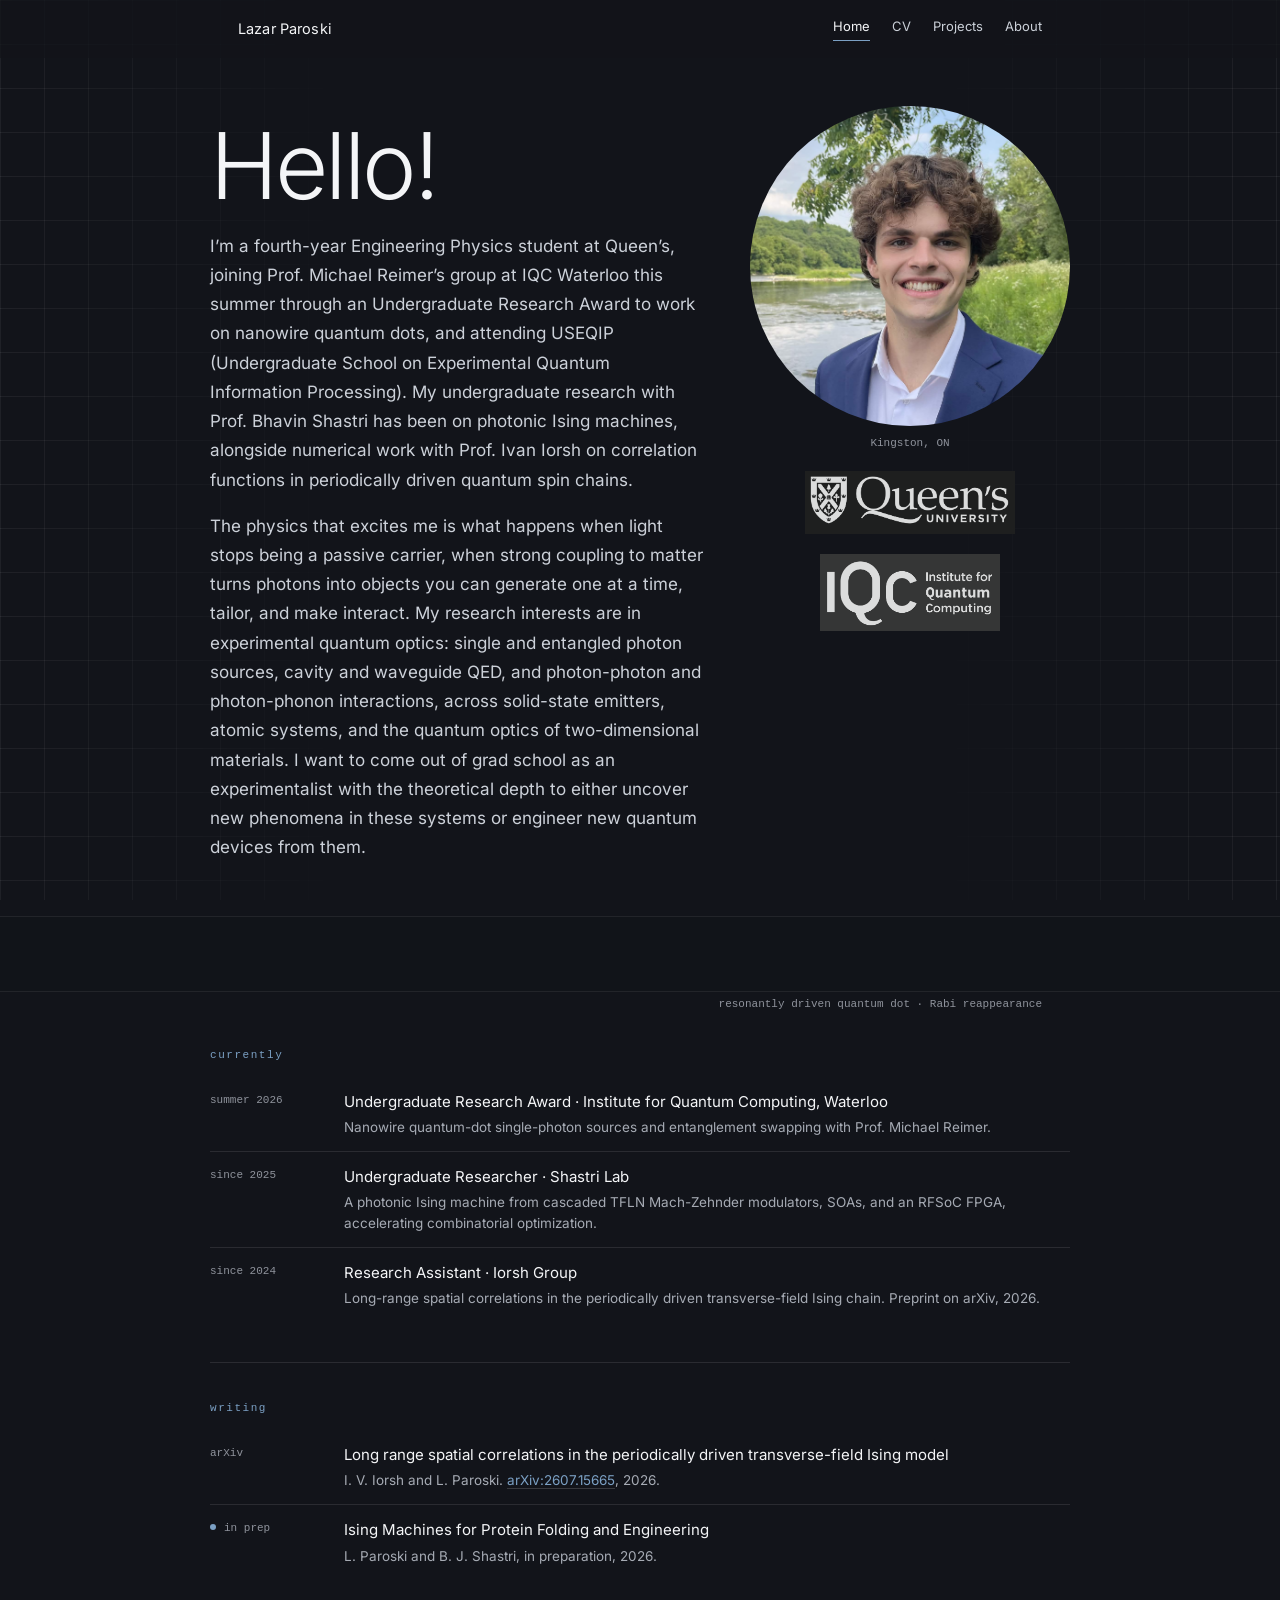
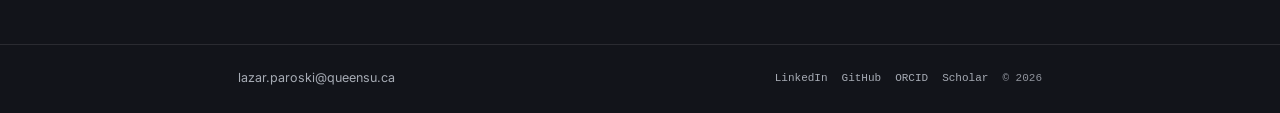
==== index.html @ 6989c842 "Portfolio site" ====
<!doctype html>
<html lang="en">
<head>
<meta charset="utf-8">
<meta name="viewport" content="width=device-width, initial-scale=1">
<meta name="theme-color" content="#12141a">
<title>Lazar Paroski</title>
<meta name="description" content="Lazar Paroski, Engineering Physics &amp; Computing at Queen's University. Photonic Ising machines, driven quantum systems, quantum photonics.">
<link rel="icon" href="assets/favicon.svg">
<script>document.documentElement.classList.add('js')</script>
<link rel="stylesheet" href="styles.css">
</head>
<body class="home">
<nav class="nav">
  <a class="nav__name" href="index.html">Lazar Paroski</a>
  <div class="nav__links">
    <a href="index.html" aria-current="page">Home</a>
    <a href="cv.html">CV</a>
    <a href="projects.html">Projects</a>
    <a href="about.html">About</a>
  </div>
</nav>

<header class="wrap hero">
  <div data-reveal>
    <h1 class="h1">Hello!</h1>
    <p class="lede">I&#8217;m a fourth-year Engineering Physics student at Queen&#8217;s, joining Prof. Michael Reimer&#8217;s group at IQC Waterloo this summer through an Undergraduate Research Award to work on nanowire quantum dots, and attending USEQIP (Undergraduate School on Experimental Quantum Information Processing). My undergraduate research with Prof. Bhavin Shastri has been on photonic Ising machines, alongside numerical work with Prof. Ivan Iorsh on correlation functions in periodically driven quantum spin chains.</p>
    <p class="lede">The physics that excites me is what happens when light stops being a passive carrier, when strong coupling to matter turns photons into objects you can generate one at a time, tailor, and make interact. My research interests are in experimental quantum optics: single and entangled photon sources, cavity and waveguide QED, and photon-photon and photon-phonon interactions, across solid-state emitters, atomic systems, and the quantum optics of two-dimensional materials. I want to come out of grad school as an experimentalist with the theoretical depth to either uncover new phenomena in these systems or engineer new quantum devices from them.</p>
  </div>
  <div data-reveal>
    <div class="hero__portrait" role="img" aria-label="Lazar Paroski"></div>
    <div class="hero__cap">Kingston, ON</div>
    <div class="affil">
      <img loading="lazy" decoding="async" src="assets/photos/Home_Media/queens_grey_logo.png" alt="Queen&#8217;s University">
      <img loading="lazy" decoding="async" src="assets/photos/Home_Media/IQC_logo_grey.png" alt="Institute for Quantum Computing">
    </div>
  </div>
</header>

<canvas id="rabi-strip" class="strip strip--hero" aria-hidden="true"></canvas>
<div class="strip__cap"><div class="wrap">resonantly driven quantum dot &#183; Rabi reappearance</div></div>

<section class="wrap section" data-reveal>
  <p class="label"><b>01</b>currently</p>
  <div class="row"><div class="row__date">summer 2026</div><div><div class="row__title">Undergraduate Research Award &#183; Institute for Quantum Computing, Waterloo</div><div class="row__desc">Nanowire quantum-dot single-photon sources and entanglement swapping with Prof. Michael Reimer.</div></div></div>
  <div class="row"><div class="row__date">since 2025</div><div><div class="row__title">Undergraduate Researcher &#183; Shastri Lab</div><div class="row__desc">A photonic Ising machine from cascaded TFLN Mach-Zehnder modulators, SOAs, and an RFSoC FPGA, accelerating combinatorial optimization.</div></div></div>
  <div class="row"><div class="row__date">since 2024</div><div><div class="row__title">Research Assistant &#183; Iorsh Group</div><div class="row__desc">Long-range spatial correlations in the periodically driven transverse-field Ising chain. Preprint on arXiv, 2026.</div></div></div>
</section>

<section class="wrap section" data-reveal>
  <p class="label"><b>02</b>writing</p>
  <div class="row"><div class="row__date">arXiv</div><div><div class="row__title">Long range spatial correlations in the periodically driven transverse-field Ising model</div><div class="row__desc">I. V. Iorsh and L. Paroski. <a href="https://arxiv.org/abs/2607.15665" target="_blank" rel="noopener">arXiv:2607.15665</a>, 2026.</div></div></div>
  <div class="row"><div class="row__date"><span class="dot"></span>in prep</div><div><div class="row__title">Ising Machines for Protein Folding and Engineering</div><div class="row__desc">L. Paroski and B. J. Shastri, in preparation, 2026.</div></div></div>
</section>

<footer class="footer">
  <a href="mailto:lazar.paroski@queensu.ca">lazar.paroski@queensu.ca</a>
  <div class="footer__right">
    <a href="https://www.linkedin.com/in/lazar-paroski/" target="_blank" rel="noopener">LinkedIn</a>
    <a href="https://github.com/Lazar-Paroski" target="_blank" rel="noopener">GitHub</a>
    <a href="https://orcid.org/0009-0006-1756-4058" target="_blank" rel="noopener">ORCID</a>
    <a href="https://scholar.google.com/citations?view_op=list_works&amp;hl=en&amp;user=npYN-DMAAAAJ" target="_blank" rel="noopener">Scholar</a>
    <canvas id="wavepacket-mark" aria-hidden="true"></canvas>
    <span class="footer__copy">&#169; 2026</span>
  </div>
</footer>

<script src="assets/rabi.js"></script>
<script src="assets/wavepacket.js"></script>
<script src="assets/reveal.js"></script>
</body>
</html>
---- styles.css ----
@font-face {
  font-family: "Inter";
  font-style: normal;
  font-weight: 100 900;
  font-display: swap;
  src: url("assets/inter-var.woff2") format("woff2");
}

:root {
  --bg: #12141a;
  --fg: #f4f5f7;
  --fg-2: #ccd1d9;
  --fg-3: #a6abb4;
  --fg-4: #8f939c;
  --accent: #7ba0c4;
  --accent-hi: #9ec2e8;
  --border: rgba(255, 255, 255, 0.10);
  --border-2: rgba(255, 255, 255, 0.16);
  --surface: rgba(255, 255, 255, 0.055);
  --photo: #1a1d23;
  --mono: ui-monospace, "SF Mono", "Cascadia Code", Menlo, monospace;
  --sans: "Inter", -apple-system, system-ui, "Segoe UI", Roboto, sans-serif;
  --wrap: 860px;
  --pad: 28px;
  --edge: max(var(--pad), calc((100% - var(--wrap)) / 2 + var(--pad)));
  --ease: cubic-bezier(0.16, 1, 0.3, 1);
}

* { box-sizing: border-box; }

.sr-only {
  position: absolute; width: 1px; height: 1px; padding: 0; margin: -1px;
  overflow: hidden; clip: rect(0, 0, 0, 0); white-space: nowrap; border: 0;
}

html { scroll-behavior: smooth; }
@media (prefers-reduced-motion: reduce) { html { scroll-behavior: auto; } }

@keyframes pagefade { from { opacity: 0; } to { opacity: 1; } }
body.home { animation: pagefade 0.55s var(--ease) both; }
@media (prefers-reduced-motion: reduce) { body.home { animation: none; } }

body {
  margin: 0;
  background: var(--bg);
  color: var(--fg);
  font-family: var(--sans);
  font-size: 15.5px;
  font-weight: 400;
  line-height: 1.62;
  -webkit-font-smoothing: antialiased;
  -moz-osx-font-smoothing: grayscale;
  font-optical-sizing: auto;
  text-rendering: optimizeLegibility;
}

a { color: inherit; text-decoration: none; }

a:focus-visible, button:focus-visible, .cta:focus-visible, .card:focus-visible, .footer canvas:focus-visible {
  outline: 2px solid var(--accent-hi); outline-offset: 2px; border-radius: 3px;
}

.wrap { max-width: var(--wrap); margin: 0 auto; padding: 0 var(--pad); }

@media (min-width: 920px) {
  body::before {
    content: ""; position: fixed; inset: 0; z-index: -1; pointer-events: none;
    background-image:
      linear-gradient(to right, rgba(255, 255, 255, 0.06) 1px, transparent 1px),
      linear-gradient(to bottom, rgba(255, 255, 255, 0.06) 1px, transparent 1px);
    background-size: 44px 44px;
    -webkit-mask-image: linear-gradient(to right, #000, transparent 28%, transparent 72%, #000);
    mask-image: linear-gradient(to right, #000, transparent 28%, transparent 72%, #000);
  }
}

.nav {
  position: sticky; top: 0; z-index: 10;
  display: flex; justify-content: space-between; align-items: center;
  padding: 16px var(--edge);
  background: rgba(18, 20, 26, 0.72);
  backdrop-filter: blur(12px);
  -webkit-backdrop-filter: blur(12px);
  border-bottom: 1px solid transparent;
  transition: border-color 0.3s ease, background-color 0.3s ease;
}
.nav.scrolled { border-bottom-color: var(--border); background: rgba(18, 20, 26, 0.86); }
.nav__name { font-size: 14.5px; letter-spacing: 0.01em; }
.nav__links { display: flex; gap: 22px; align-items: center; }
.nav__links a {
  font-size: 13px; color: var(--fg-2);
  padding-bottom: 3px; border-bottom: 1px solid transparent;
  transition: color 0.2s var(--ease), border-color 0.2s var(--ease);
}
.nav__links a:hover { color: var(--fg); }
.nav__links a[aria-current="page"] { color: var(--fg); border-bottom-color: var(--accent); }

.eyebrow { font: 11px/1 var(--mono); letter-spacing: 0.14em; color: var(--accent); }
.label {
  font: 11px/1 var(--mono); letter-spacing: 0.14em; color: var(--accent);
  margin: 0 0 16px;
}
.label b { display: none; }
.section { border-top: 1px solid var(--border); padding: 40px 0; }
.strip__cap + .section { border-top: 0; }
main > .section:first-of-type { border-top: 0; }
.row:last-child, .rail .row:last-child, .pub:last-child, .skill:last-child, .plink:last-child { border-bottom: 0; }

.h1 {
  font-size: clamp(52px, 11vw, 92px); font-weight: 200;
  line-height: 1.05; letter-spacing: -0.015em; margin: 12px 0 14px;
}
.lede {
  color: var(--fg-2); font-size: 17px; line-height: 1.72;
  max-width: 560px;
}
.lede + .lede { margin-top: 14px; }

.contact { font: 11.5px/1.8 var(--mono); color: var(--fg-3); margin-top: 16px; }
.contact a { border-bottom: 1px solid var(--border-2); transition: color 0.2s var(--ease), border-color 0.2s var(--ease); }
.contact a:hover { color: var(--fg); border-bottom-color: var(--fg-3); }

.hero { display: grid; grid-template-columns: 1fr 320px; gap: 44px; padding: 48px 0 36px; align-items: start; }
.hero__portrait {
  border-radius: 50%; aspect-ratio: 1 / 1; width: 100%; display: block;
  background: var(--photo) url("assets/photos/headshot_good.jpg") 50% 30% / 155% no-repeat;
}
.hero__cap { font: 11px/1 var(--mono); color: var(--fg-4); margin-top: 12px; text-align: center; }
.affil { display: flex; flex-direction: column; align-items: center; gap: 20px; margin-top: 22px; }
.affil img { width: 100%; max-width: 210px; height: auto; display: block; opacity: 0.85; }
.affil img:last-child { max-width: 180px; }

.strip {
  display: block; width: 100%; background: var(--bg); margin-top: 28px;
  border-top: 1px solid var(--border); border-bottom: 1px solid var(--border);
  opacity: 0.7;
}
.hero + .strip { margin-top: 0; }
.strip--hero { height: 76px; }
.strip--tall { height: 120px; }
.strip__cap { font: 11px/1 var(--mono); color: var(--fg-4); padding-top: 7px; }
.strip__cap .wrap { padding: 0 var(--pad); text-align: right; }

.row {
  display: grid; grid-template-columns: 116px 1fr; gap: 18px;
  padding: 13px 0; border-bottom: 1px solid var(--border);
}
.row__date { font: 11px/1.5 var(--mono); color: var(--fg-4); padding-top: 2px; }
.row__title { color: var(--fg); font-size: 15px; }
.row__desc { color: var(--fg-3); font-size: 13.5px; line-height: 1.55; margin-top: 3px; font-weight: 300; }
.row__desc a { color: var(--accent); border-bottom: 1px solid var(--border-2); transition: color 0.2s var(--ease), border-color 0.2s var(--ease); }
.row__desc a:hover { color: var(--accent-hi); border-bottom-color: var(--accent); }

.bullets { margin: 7px 0 0; padding-left: 15px; color: var(--fg-3); font-size: 13px; line-height: 1.6; font-weight: 300; }
.bullets li { margin: 2px 0; }

.dot {
  display: inline-block; width: 6px; height: 6px; border-radius: 50%;
  background: var(--accent); margin-right: 8px; vertical-align: 1px;
  animation: breathe 2.6s ease-in-out infinite;
}
@keyframes breathe { 0%, 100% { opacity: 0.3; } 50% { opacity: 1; } }
@media (prefers-reduced-motion: reduce) { .dot { animation: none; opacity: 0.7; } }

.plink {
  display: flex; justify-content: space-between; align-items: center;
  padding: 12px 0; border-bottom: 1px solid var(--border);
  font-size: 14.5px; transition: color 0.2s var(--ease);
}
.plink:hover { color: var(--accent-hi); }
.plink span { color: var(--fg-4); font: 11px/1 var(--mono); display: inline-block; transition: color 0.2s var(--ease), transform 0.2s var(--ease); }
.plink:hover span { color: var(--accent-hi); transform: translateX(3px); }
.plink:hover { border-bottom-color: var(--border-2); }
.hero .lede + .lede { color: var(--fg-2); }

.phead { display: flex; justify-content: space-between; align-items: baseline; gap: 8px; padding-top: 44px; }
.ptitle { font-size: clamp(40px, 6.5vw, 60px); font-weight: 300; letter-spacing: -0.025em; line-height: 1.05; color: var(--fg); margin: 0; }
.meta { font: 11px/1 var(--mono); color: var(--fg-4); }
.quote { color: var(--fg); font-size: 22px; max-width: 620px; line-height: 1.45; margin: 24px 0 6px; }
.quote i { color: var(--accent-hi); font-style: normal; font-size: 12.5px; letter-spacing: 0.04em; display: block; margin-top: 9px; }
.intro { color: var(--fg-2); font-size: 14.5px; line-height: 1.72; max-width: 560px; margin: 14px 0 2px; }
.filter { font: 11.5px/1 var(--mono); color: var(--fg-4); margin: 18px 0 4px; }
.filter b { color: var(--accent); font-weight: 400; }

.featured { display: grid; grid-template-columns: 1fr 1fr; gap: 14px; margin: 26px 0 14px; }
.card {
  background: var(--surface); border: 1px solid var(--border); border-radius: 6px; padding: 18px;
  display: flex; flex-direction: column;
  transition: border-color 0.2s var(--ease), transform 0.2s var(--ease), background-color 0.2s var(--ease);
}
a.card:hover { border-color: var(--border-2); transform: translateY(-2px); background-color: rgba(255, 255, 255, 0.05); }
a.card:hover .card__title { color: var(--accent-hi); }
.card__ix { font: 11.5px/1 var(--mono); color: var(--fg-4); letter-spacing: 0.04em; }
.card__title { font-size: 18px; font-weight: 300; margin: 8px 0 6px; transition: color 0.2s var(--ease); }
.card__body { color: var(--fg-3); font-size: 14.5px; line-height: 1.62; font-weight: 300; }
.card__links { font: 11px/1 var(--mono); color: var(--accent); margin-top: auto; padding-top: 12px; }
.doc {
  display: inline-block; align-self: flex-start; margin-top: 14px;
  font: 11.5px/1 var(--mono); color: var(--fg-2);
  border: 1px solid var(--border-2); border-radius: 999px; padding: 8px 14px;
  transition: border-color 0.2s var(--ease), color 0.2s var(--ease);
}
.doc:hover { border-color: var(--accent); color: var(--accent-hi); }
.card .doc { margin-top: auto; }
.doc--soon { color: var(--fg-3); border-color: var(--border); cursor: default; }
.doc--soon:hover { color: var(--fg-3); border-color: var(--border); }
.docs { display: flex; flex-wrap: wrap; gap: 8px; margin-top: auto; }
.docs .doc { margin-top: 0; }

.grid { display: grid; grid-template-columns: repeat(3, 1fr); gap: 14px; margin: 14px 0 24px; }
.grid .card__title { font-size: 16px; margin: 7px 0 6px; }
.grid .card__body { font-size: 14px; }
.grid-label { font: 11px/1 var(--mono); letter-spacing: 0.14em; color: var(--accent); margin: 28px 0 2px; }
.more { font: 11px/1.6 var(--mono); color: var(--fg-4); padding: 16px 0 32px; }

.detail { padding: 40px 0 6px; }
.back { display: inline-block; font: 11px/1 var(--mono); color: var(--fg-4); letter-spacing: 0.06em; margin-bottom: 22px; transition: color 0.2s var(--ease); }
.back:hover { color: var(--fg-2); }
.detail__meta { font: 11px/1 var(--mono); color: var(--accent); letter-spacing: 0.12em; }
.detail__title { font-size: clamp(28px, 5.4vw, 42px); font-weight: 200; letter-spacing: -0.015em; line-height: 1.1; margin: 12px 0 18px; }
.detail__body { color: var(--fg-2); font-size: 14.5px; line-height: 1.72; max-width: 580px; margin: 0 0 14px; }
.detail__body:last-child { margin-bottom: 0; }
.res { display: flex; flex-wrap: wrap; gap: 10px; margin-top: 4px; }
.res a {
  font: 11.5px/1 var(--mono); color: var(--fg-2);
  border: 1px solid var(--border-2); border-radius: 999px; padding: 9px 15px;
  transition: border-color 0.2s var(--ease), color 0.2s var(--ease);
}
.res a:hover { border-color: var(--accent); color: var(--accent-hi); }
.res-soon {
  font: 11.5px/1 var(--mono); color: var(--fg-3);
  border: 1px solid var(--border); border-radius: 999px; padding: 9px 15px;
  cursor: default;
}

.epigraph { font-size: 23px; color: var(--fg); line-height: 1.45; max-width: 620px; padding: 24px 0 8px; }
.bio-cols { display: grid; grid-template-columns: 1fr 1fr; gap: 30px; color: var(--fg-2); font-size: 14px; line-height: 1.75; font-weight: 300; padding: 18px 0 10px; }
.bio-cols p { margin: 0 0 14px; }
.bio-cols p:last-child { margin-bottom: 0; }
.bio { max-width: 600px; color: var(--fg-2); font-size: 15.5px; line-height: 1.7; padding: 18px 0 6px; }
.bio p { margin: 0 0 16px; }
.bio p:last-child { margin-bottom: 0; }
.facts { font: 11.5px/1 var(--mono); color: var(--fg-4); padding: 6px 0 36px; }

.gallery { padding: 24px 0 48px; }
.grow { display: grid; grid-template-columns: 2fr 1fr; gap: 12px; margin-bottom: 12px; align-items: center; }
.grow.right { grid-template-columns: 1fr 2fr; }
.grow > .g { width: 100%; height: auto; display: block; border-radius: 5px; background: var(--photo); }
.gside { display: flex; flex-direction: column; justify-content: center; gap: 12px; min-height: 0; }
.gside > .cell { position: relative; width: 100%; border-radius: 5px; overflow: hidden; background: var(--photo); }
.gside > .cell > img { display: block; width: 100%; height: 100%; object-fit: cover; }
.cell--wide  { aspect-ratio: 16 / 9; }
.cell--land  { aspect-ratio: 4 / 3;  }
.cell--tall  { aspect-ratio: 9 / 16; }
.cell--xtall { aspect-ratio: 1 / 2;  }

.cta {
  display: inline-block; font: 11.5px/1 var(--mono); color: var(--fg);
  border: 1px solid var(--border-2); border-radius: 999px;
  padding: 10px 18px; margin: 16px 0 6px; transition: border-color 0.2s var(--ease), color 0.2s var(--ease);
}
.cta:hover { border-color: var(--accent); color: var(--accent-hi); }
.interests { color: var(--fg-2); font-size: 14.5px; line-height: 1.7; max-width: 560px; margin: 0; }

.rail { position: relative; padding-left: 26px; margin-top: 8px; }
.rail::before { content: ""; position: absolute; left: 4px; top: 8px; bottom: 8px; width: 1px; background: var(--border); }
.rail .row { position: relative; grid-template-columns: 110px 1fr; }
.rail .row::after { content: ""; position: absolute; left: -25px; top: 20px; width: 5px; height: 5px; border-radius: 50%; background: var(--accent); }

.pub { padding: 13px 0; border-bottom: 1px solid var(--border); font-size: 13.5px; line-height: 1.6; color: var(--fg-3); font-weight: 300; }
.pub b { color: var(--fg); font-weight: 500; }
.pub i { font-style: normal; font-family: var(--mono); font-size: 11px; color: var(--accent); }
.pub i a { border-bottom: 1px solid var(--border-2); transition: color 0.2s var(--ease), border-color 0.2s var(--ease); }
.pub i a:hover { color: var(--accent-hi); border-bottom-color: var(--accent); }

.cols { columns: 2; column-gap: 36px; font: 12.5px/1.95 var(--mono); color: var(--fg-3); margin: 0; padding: 0; list-style: none; }
.cols li { break-inside: avoid; position: relative; padding-left: 14px; }
.cols li::before { content: "\002022"; position: absolute; left: 0; color: var(--fg-4); }

.skill { display: grid; grid-template-columns: 150px 1fr; gap: 18px; padding: 11px 0; border-bottom: 1px solid var(--border); }
.skill__cat { font: 11px/1.5 var(--mono); color: var(--accent); letter-spacing: 0.04em; }
.skill__items { color: var(--fg-3); font-size: 13.5px; line-height: 1.65; font-weight: 300; }

.footer {
  display: flex; justify-content: space-between; align-items: center; gap: 12px;
  padding: 18px var(--edge); margin-top: 24px; border-top: 1px solid var(--border);
  font-size: 12.5px; color: var(--fg-3); flex-wrap: wrap;
}
.footer > a { transition: color 0.2s var(--ease); }
.footer > a:hover { color: var(--fg); }
.footer__right { display: flex; gap: 14px; align-items: center; font: 11px/1 var(--mono); color: var(--fg-3); }
.footer__right a { transition: color 0.2s var(--ease); }
.footer__right a:hover { color: var(--accent-hi); }
.footer canvas { width: 108px; height: 32px; cursor: default; order: -1; }
.footer__copy { color: var(--fg-4); }

.js [data-reveal] { opacity: 0; transition: opacity 0.65s var(--ease); }
[data-reveal].in { opacity: 1; }

.js [data-reveal] > *,
.js [data-reveal] .row,
.js [data-reveal] .card,
.js [data-reveal] .plink,
.js [data-reveal] .skill,
.js [data-reveal] .pub,
.js [data-reveal] .ph {
  opacity: 0; transform: translateY(8px);
  transition: opacity 0.65s var(--ease), transform 0.65s var(--ease);
  transition-delay: calc(var(--i, 0) * 50ms);
}
[data-reveal].in > *,
[data-reveal].in .row,
[data-reveal].in .card,
[data-reveal].in .plink,
[data-reveal].in .skill,
[data-reveal].in .pub,
[data-reveal].in .ph {
  opacity: 1; transform: none;
}

@media (prefers-reduced-motion: reduce) {
  .js [data-reveal],
  .js [data-reveal] > *,
  .js [data-reveal] .row,
  .js [data-reveal] .card,
  .js [data-reveal] .plink,
  .js [data-reveal] .skill,
  .js [data-reveal] .pub,
  .js [data-reveal] .ph {
    opacity: 1; transform: none; transition: none; transition-delay: 0 !important;
  }
}

.progress {
  position: fixed; top: 0; left: 0; width: 100%; height: 2px; z-index: 20;
  transform: scaleX(0); transform-origin: 0 50%;
  background: var(--accent-hi); opacity: 0.7; pointer-events: none;
}
@supports (animation-timeline: scroll()) {
  .progress { animation: progress-grow linear both; animation-timeline: scroll(root block); }
}
@keyframes progress-grow { from { transform: scaleX(0); } to { transform: scaleX(1); } }
@media (prefers-reduced-motion: reduce) { .progress { display: none; } }

@media (max-width: 760px) {
  .hero { grid-template-columns: 1fr; }
  .hero__portrait { max-width: 240px; }
  .hero__cap { text-align: left; }
  .featured { grid-template-columns: 1fr; }
  .grid { grid-template-columns: 1fr 1fr; }
  .bio-cols { grid-template-columns: 1fr; gap: 16px; }
  .grow, .grow.right { grid-template-columns: 1fr; }
  .grow.right > .g { order: -1; }
  .strip--hero { height: 60px; }
  .strip--tall { height: 96px; }
  .row, .rail .row { grid-template-columns: 84px 1fr; gap: 12px; }
  .skill { grid-template-columns: 1fr; gap: 4px; }
  .cols { columns: 1; }
}
@media (max-width: 460px) {
  .grid { grid-template-columns: 1fr; }
}

.lede, .intro, .interests, .bio, .bio p, .bio-cols, .bio-cols p, .card__body,
.grid .card__body, .row__desc, .bullets, .skill__items, .pub, .detail__body { font-weight: 400; }
.card__title, .grid .card__title { font-weight: 500; }
.h1, .ptitle, .detail__title, .quote, .epigraph { font-weight: 300; }
.h1 { letter-spacing: -0.03em; }
.detail__title { letter-spacing: -0.02em; }
.pub b { font-weight: 600; }
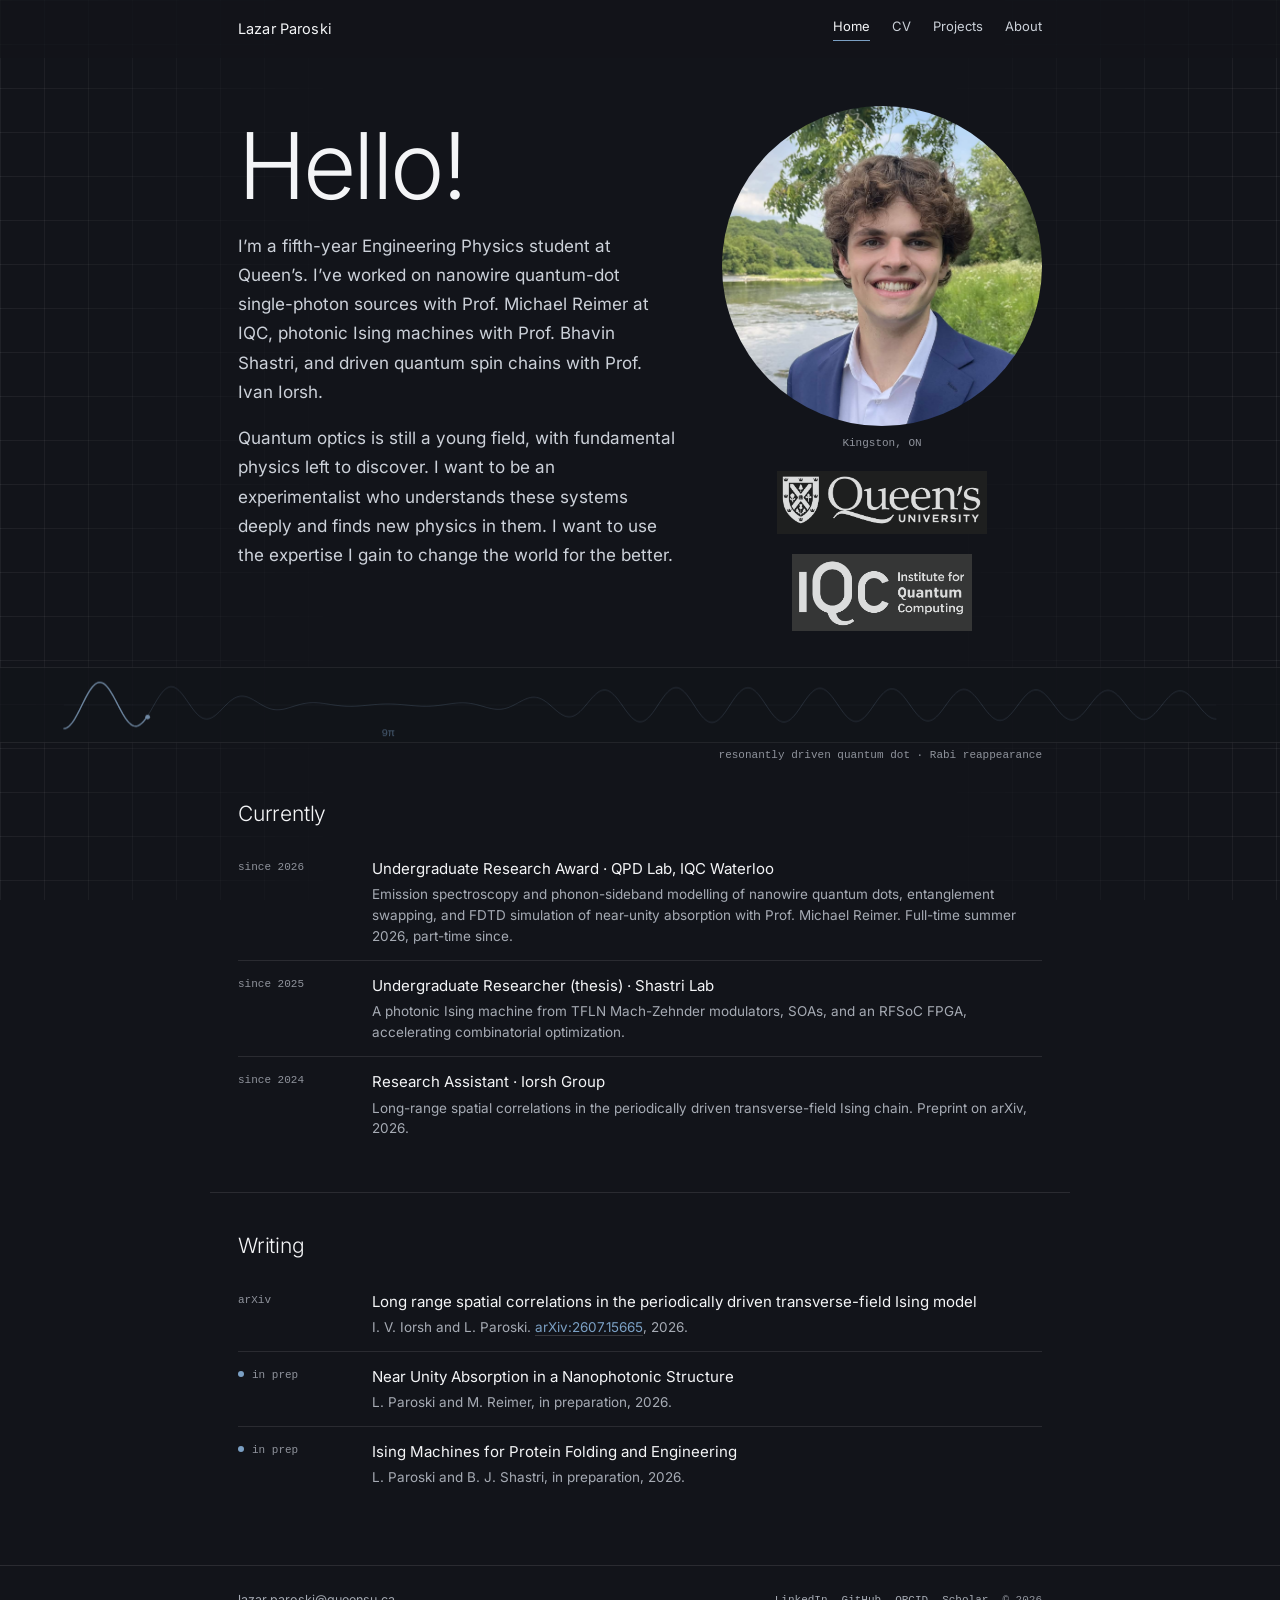
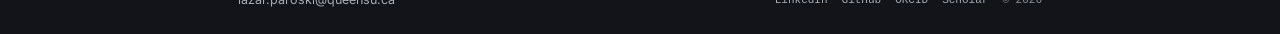
==== commit f9b26968: "Sync site to October 2026 CV and fix layout issues - New home intro, fifth year, IQC/Reimer work mar" ====
--- a/index.html
+++ b/index.html
@@ -24,8 +24,8 @@
 <header class="wrap hero">
   <div data-reveal>
     <h1 class="h1">Hello!</h1>
-    <p class="lede">I&#8217;m a fourth-year Engineering Physics student at Queen&#8217;s, joining Prof. Michael Reimer&#8217;s group at IQC Waterloo this summer through an Undergraduate Research Award to work on nanowire quantum dots, and attending USEQIP (Undergraduate School on Experimental Quantum Information Processing). My undergraduate research with Prof. Bhavin Shastri has been on photonic Ising machines, alongside numerical work with Prof. Ivan Iorsh on correlation functions in periodically driven quantum spin chains.</p>
-    <p class="lede">The physics that excites me is what happens when light stops being a passive carrier, when strong coupling to matter turns photons into objects you can generate one at a time, tailor, and make interact. My research interests are in experimental quantum optics: single and entangled photon sources, cavity and waveguide QED, and photon-photon and photon-phonon interactions, across solid-state emitters, atomic systems, and the quantum optics of two-dimensional materials. I want to come out of grad school as an experimentalist with the theoretical depth to either uncover new phenomena in these systems or engineer new quantum devices from them.</p>
+    <p class="lede">I&#8217;m a fifth-year Engineering Physics student at Queen&#8217;s. I&#8217;ve worked on nanowire quantum-dot single-photon sources with Prof. Michael Reimer at IQC, photonic Ising machines with Prof. Bhavin Shastri, and driven quantum spin chains with Prof. Ivan Iorsh.</p>
+    <p class="lede">Quantum optics is still a young field, with fundamental physics left to discover. I want to be an experimentalist who understands these systems deeply and finds new physics in them. I want to use the expertise I gain to change the world for the better.</p>
   </div>
   <div data-reveal>
     <div class="hero__portrait" role="img" aria-label="Lazar Paroski"></div>
@@ -42,14 +42,15 @@
 
 <section class="wrap section" data-reveal>
   <p class="label"><b>01</b>currently</p>
-  <div class="row"><div class="row__date">summer 2026</div><div><div class="row__title">Undergraduate Research Award &#183; Institute for Quantum Computing, Waterloo</div><div class="row__desc">Nanowire quantum-dot single-photon sources and entanglement swapping with Prof. Michael Reimer.</div></div></div>
-  <div class="row"><div class="row__date">since 2025</div><div><div class="row__title">Undergraduate Researcher &#183; Shastri Lab</div><div class="row__desc">A photonic Ising machine from cascaded TFLN Mach-Zehnder modulators, SOAs, and an RFSoC FPGA, accelerating combinatorial optimization.</div></div></div>
+  <div class="row"><div class="row__date">since 2026</div><div><div class="row__title">Undergraduate Research Award &#183; QPD Lab, IQC Waterloo</div><div class="row__desc">Emission spectroscopy and phonon-sideband modelling of nanowire quantum dots, entanglement swapping, and FDTD simulation of near-unity absorption with Prof. Michael Reimer. Full-time summer 2026, part-time since.</div></div></div>
+  <div class="row"><div class="row__date">since 2025</div><div><div class="row__title">Undergraduate Researcher (thesis) &#183; Shastri Lab</div><div class="row__desc">A photonic Ising machine from TFLN Mach-Zehnder modulators, SOAs, and an RFSoC FPGA, accelerating combinatorial optimization.</div></div></div>
   <div class="row"><div class="row__date">since 2024</div><div><div class="row__title">Research Assistant &#183; Iorsh Group</div><div class="row__desc">Long-range spatial correlations in the periodically driven transverse-field Ising chain. Preprint on arXiv, 2026.</div></div></div>
 </section>
 
 <section class="wrap section" data-reveal>
   <p class="label"><b>02</b>writing</p>
   <div class="row"><div class="row__date">arXiv</div><div><div class="row__title">Long range spatial correlations in the periodically driven transverse-field Ising model</div><div class="row__desc">I. V. Iorsh and L. Paroski. <a href="https://arxiv.org/abs/2607.15665" target="_blank" rel="noopener">arXiv:2607.15665</a>, 2026.</div></div></div>
+  <div class="row"><div class="row__date"><span class="dot"></span>in prep</div><div><div class="row__title">Near Unity Absorption in a Nanophotonic Structure</div><div class="row__desc">L. Paroski and M. Reimer, in preparation, 2026.</div></div></div>
   <div class="row"><div class="row__date"><span class="dot"></span>in prep</div><div><div class="row__title">Ising Machines for Protein Folding and Engineering</div><div class="row__desc">L. Paroski and B. J. Shastri, in preparation, 2026.</div></div></div>
 </section>
 
--- a/styles.css
+++ b/styles.css
@@ -96,12 +96,13 @@
 .nav__links a[aria-current="page"] { color: var(--fg); border-bottom-color: var(--accent); }
 
 .eyebrow { font: 11px/1 var(--mono); letter-spacing: 0.14em; color: var(--accent); }
-.label {
-  font: 11px/1 var(--mono); letter-spacing: 0.14em; color: var(--accent);
-  margin: 0 0 16px;
-}
+.label, .grid-label {
+  font-size: 21px; font-weight: 300; line-height: 1.2; letter-spacing: -0.01em;
+  color: var(--fg); margin: 0 0 18px;
+}
+.label::first-letter, .grid-label::first-letter { text-transform: uppercase; }
 .label b { display: none; }
-.section { border-top: 1px solid var(--border); padding: 40px 0; }
+.section { border-top: 1px solid var(--border); padding-block: 40px; }
 .strip__cap + .section { border-top: 0; }
 main > .section:first-of-type { border-top: 0; }
 .row:last-child, .rail .row:last-child, .pub:last-child, .skill:last-child, .plink:last-child { border-bottom: 0; }
@@ -120,7 +121,7 @@
 .contact a { border-bottom: 1px solid var(--border-2); transition: color 0.2s var(--ease), border-color 0.2s var(--ease); }
 .contact a:hover { color: var(--fg); border-bottom-color: var(--fg-3); }
 
-.hero { display: grid; grid-template-columns: 1fr 320px; gap: 44px; padding: 48px 0 36px; align-items: start; }
+.hero { display: grid; grid-template-columns: 1fr 320px; gap: 44px; padding-block: 48px 36px; align-items: start; }
 .hero__portrait {
   border-radius: 50%; aspect-ratio: 1 / 1; width: 100%; display: block;
   background: var(--photo) url("assets/photos/headshot_good.jpg") 50% 30% / 155% no-repeat;
@@ -210,7 +211,7 @@
 .grid { display: grid; grid-template-columns: repeat(3, 1fr); gap: 14px; margin: 14px 0 24px; }
 .grid .card__title { font-size: 16px; margin: 7px 0 6px; }
 .grid .card__body { font-size: 14px; }
-.grid-label { font: 11px/1 var(--mono); letter-spacing: 0.14em; color: var(--accent); margin: 28px 0 2px; }
+.grid-label { margin: 36px 0 6px; }
 .more { font: 11px/1.6 var(--mono); color: var(--fg-4); padding: 16px 0 32px; }
 
 .detail { padding: 40px 0 6px; }
@@ -240,9 +241,9 @@
 .bio { max-width: 600px; color: var(--fg-2); font-size: 15.5px; line-height: 1.7; padding: 18px 0 6px; }
 .bio p { margin: 0 0 16px; }
 .bio p:last-child { margin-bottom: 0; }
-.facts { font: 11.5px/1 var(--mono); color: var(--fg-4); padding: 6px 0 36px; }
-
-.gallery { padding: 24px 0 48px; }
+.facts { font: 11.5px/1.8 var(--mono); color: var(--fg-4); padding: 6px 0 36px; }
+
+.gallery { padding-block: 24px 48px; }
 .grow { display: grid; grid-template-columns: 2fr 1fr; gap: 12px; margin-bottom: 12px; align-items: center; }
 .grow.right { grid-template-columns: 1fr 2fr; }
 .grow > .g { width: 100%; height: auto; display: block; border-radius: 5px; background: var(--photo); }
@@ -278,7 +279,8 @@
 .cols li::before { content: "\002022"; position: absolute; left: 0; color: var(--fg-4); }
 
 .skill { display: grid; grid-template-columns: 150px 1fr; gap: 18px; padding: 11px 0; border-bottom: 1px solid var(--border); }
-.skill__cat { font: 11px/1.5 var(--mono); color: var(--accent); letter-spacing: 0.04em; }
+.skill__cat { font-size: 13.5px; line-height: 1.65; color: var(--fg); }
+.skill__cat::first-letter { text-transform: uppercase; }
 .skill__items { color: var(--fg-3); font-size: 13.5px; line-height: 1.65; font-weight: 300; }
 
 .footer {
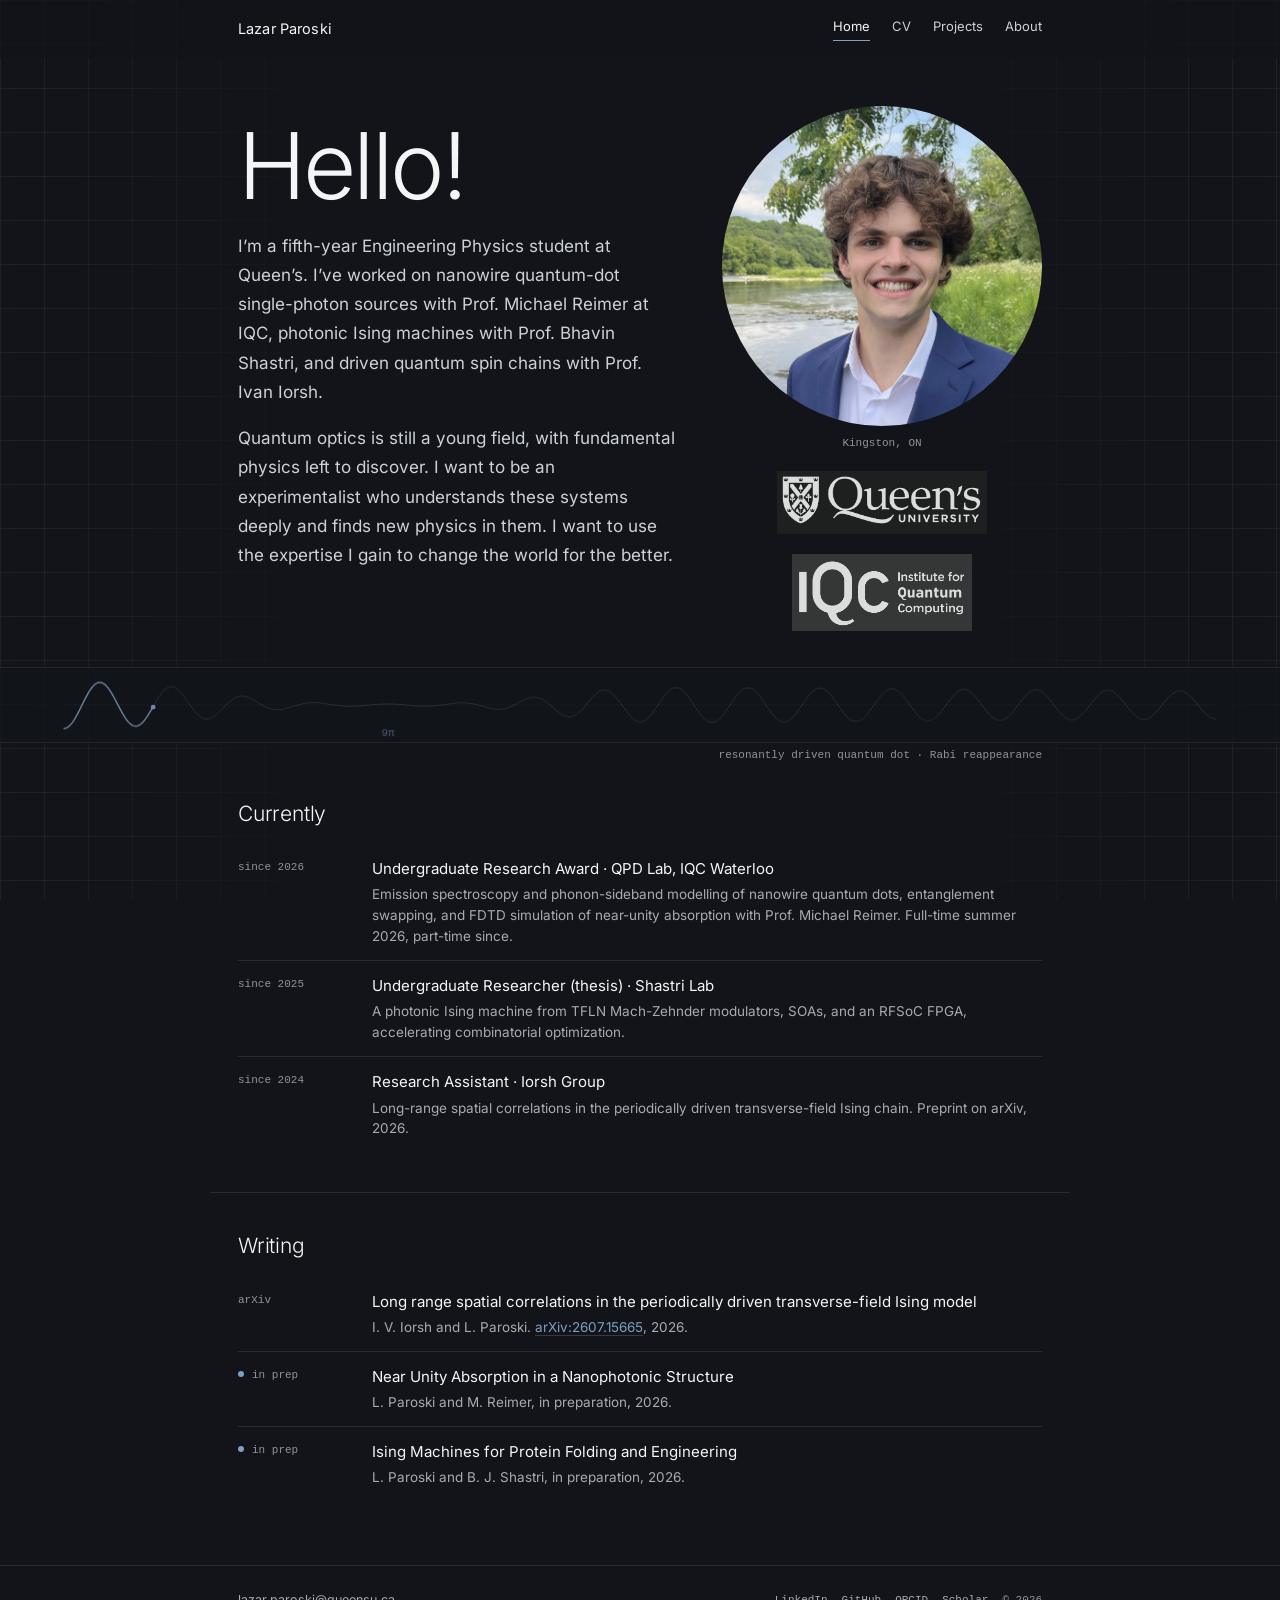
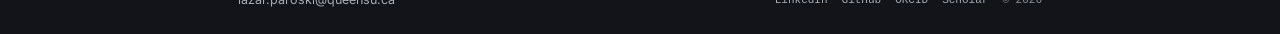
==== commit 46c9ef80: "Version the stylesheet link so browsers fetch updated CSS Co-Authored-By: Claude Opus 5.5 <noreply@a" ====
--- a/index.html
+++ b/index.html
@@ -8,7 +8,7 @@
 <meta name="description" content="Lazar Paroski, Engineering Physics &amp; Computing at Queen's University. Photonic Ising machines, driven quantum systems, quantum photonics.">
 <link rel="icon" href="assets/favicon.svg">
 <script>document.documentElement.classList.add('js')</script>
-<link rel="stylesheet" href="styles.css">
+<link rel="stylesheet" href="styles.css?v=20261029">
 </head>
 <body class="home">
 <nav class="nav">
